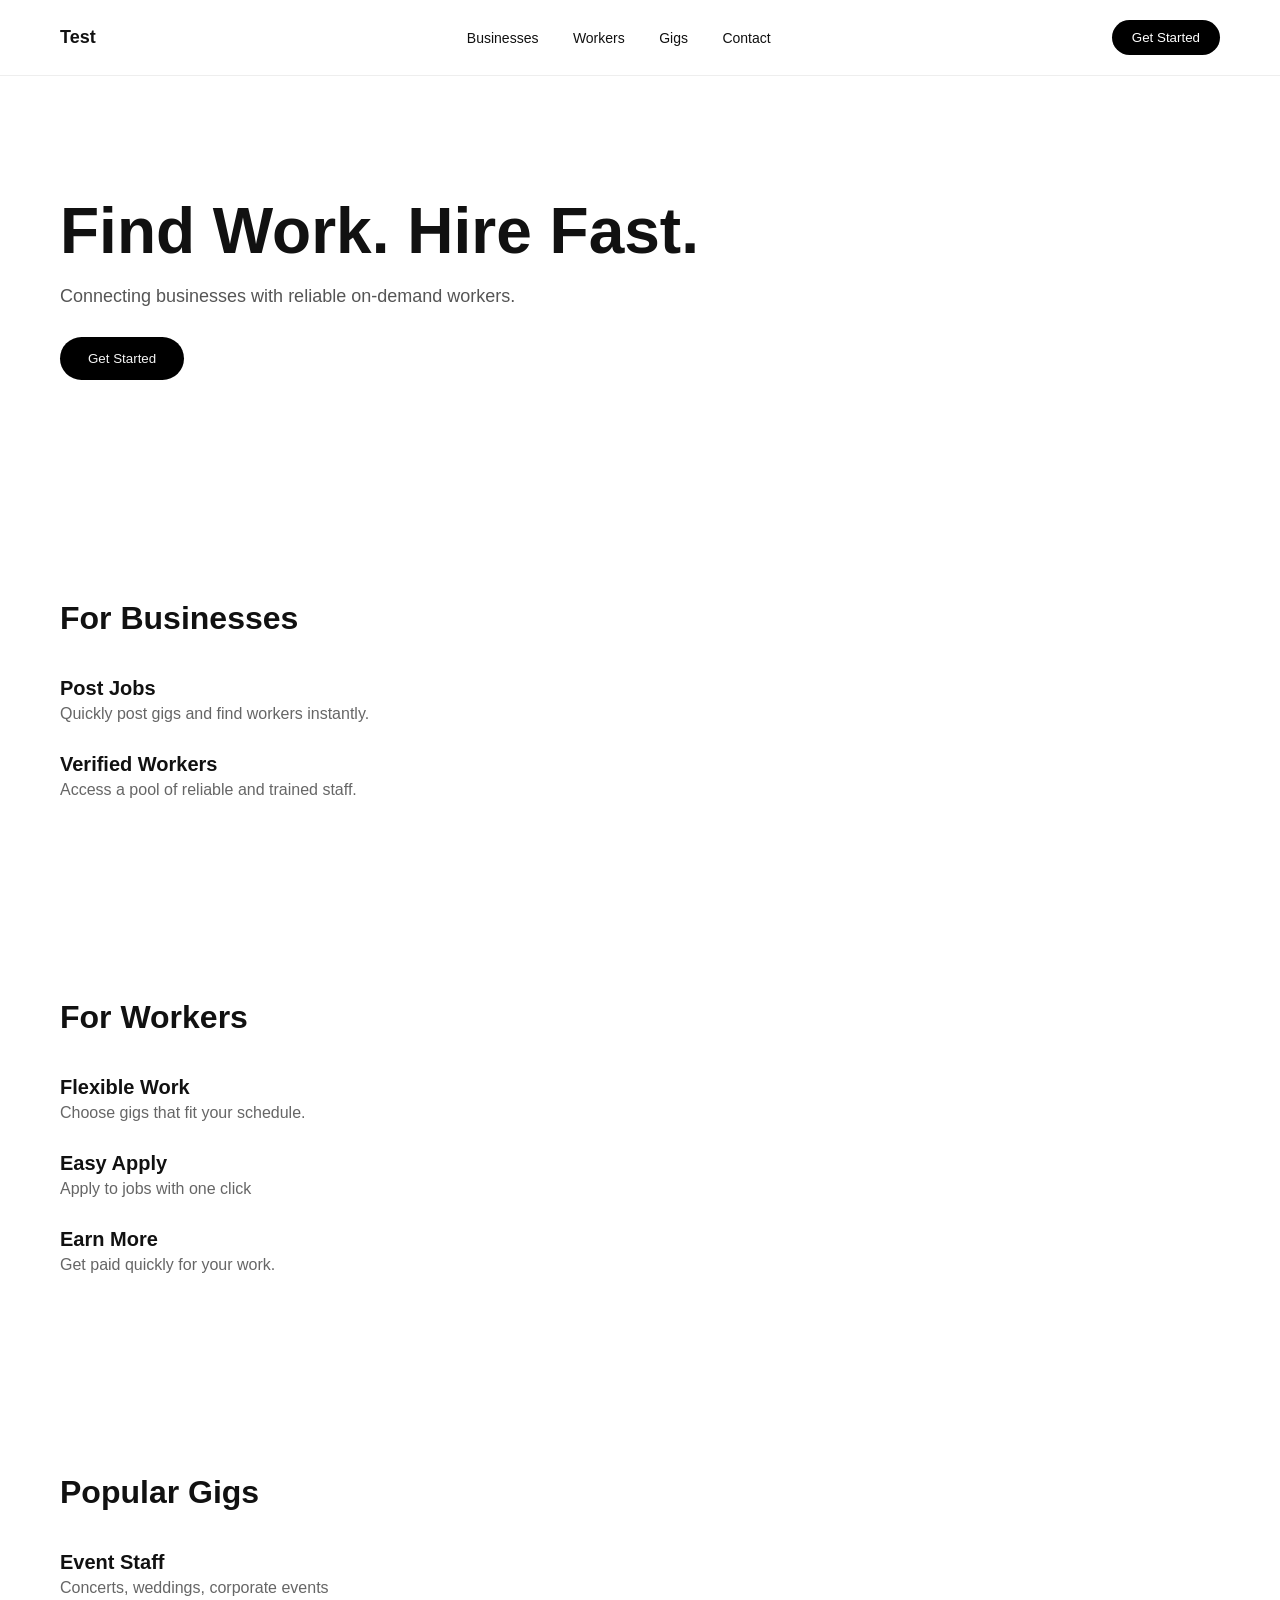
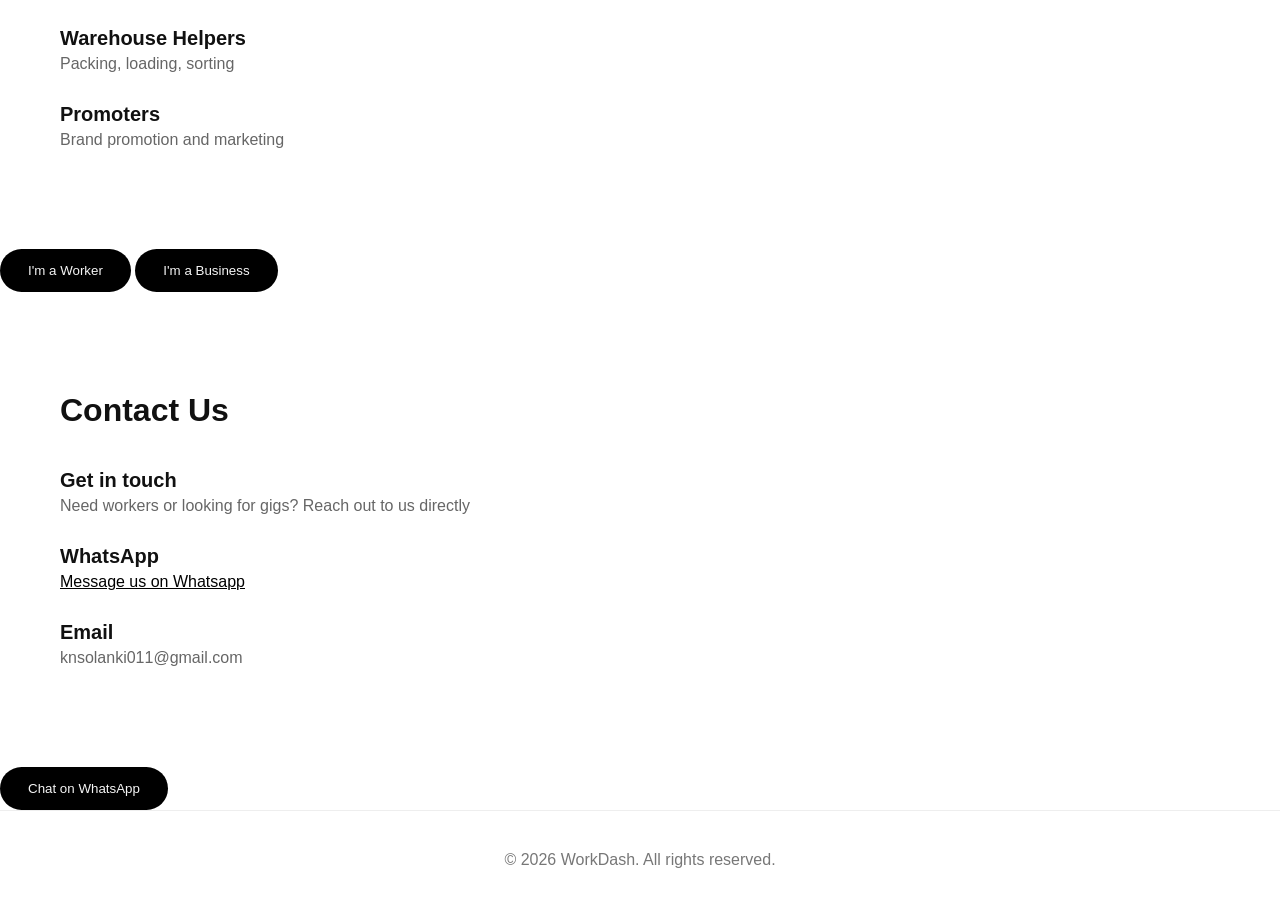
==== index.html @ 7d42301f "Update index.html" ====
<!DOCTYPE html>
<html lang="en">
    <head>
        <meta charset="UTF-8">
        <meta name="viewport" content="width=device-width, initial-scale=1.0">
        <title>WorkDash</title>
        <link rel="stylesheet" href="style.css">
    </head>
    <body>

        <header class="navbar">
            <div class="logo">Test</div>

            <!-- Hamburger -->
            <div class="menu-toggle" onclick="toggleMenu()">
                ☰
            </div>

            <nav id="nav-links">
                <a href="#business">Businesses</a>
                <a href="#workers">Workers</a>
                <a href="#gigs">Gigs</a>
                <a href="#contact">Contact</a>
            </nav>

            <button class="nav-btn">Get Started</button>
        </header>

        <section class="hero">
            <h2>Find Work. Hire Fast.</h2>
            <p>Connecting businesses with reliable on-demand workers.</p>
            <button class="btn" onclick="handleClick()">Get Started</button>
        </section>

        <section class="section" id="business">
            <h2>For Businesses</h2>
            <div class="list">
                <div class="item">
                    <h3>Post Jobs</h3>
                    <p>Quickly post gigs and find workers instantly.</p>
                </div>
                <div class="item">
                    <h3>Verified Workers</h3>
                    <p>Access a pool of reliable and trained staff.</p>
                </div>
            </div>
        </section>

        <section class="section" id="workers">
            <h2>For Workers</h2>
            <div class="list">
                <div class="item">
                    <h3>Flexible Work</h3>
                    <p>Choose gigs that fit your schedule.</p>
                </div>
                <div class="item">
                    <h3>Easy Apply</h3>
                    <p>Apply to jobs with one click</p>
                </div>
                <div class="item">
                    <h3>Earn More</h3>
                    <p>Get paid quickly for your work.</p>
                </div>
            </div>
        </section>

        <section class="section" id="gigs">
            <h2>Popular Gigs</h2>
            <div class="list">
                <div class="item">
                    <h3>Event Staff</h3>
                    <p>Concerts, weddings, corporate events</p>
                </div>
                <div class="item">
                    <h3>Warehouse Helpers</h3>
                    <p>Packing, loading, sorting</p>
                </div>
                <div class="item">
                    <h3>Promoters</h3>
                    <p>Brand promotion and marketing</p>
                </div>
            </div>
        </section>

        <button class="btn" onclick="openform()">I'm a Worker</button>
        
        <button class="btn" onclick="openform()">I'm a Business</button>

        <section class="section" id="contact">
            <h2>Contact Us</h2>

            <div class="list">
                <div class="item">
                    <h3>Get in touch</h3>
                    <p>Need workers or looking for gigs? Reach out to us directly</p>
                </div>

                <div class="item">
                    <h3>WhatsApp</h3>
                    <p>
                        <a href="https://wa.me/919076483170" target="_blank">
                            Message us on Whatsapp
                        </a>
                    </p>
                </div>

                <div class="item">
                    <h3>Email</h3>
                    <p>knsolanki011@gmail.com</p>
                </div>
            </div>
        </section>

        <button class="btn" onclick="openWhatsApp()">Chat on WhatsApp</button>

        <footer>
            <p>© 2026 WorkDash. All rights reserved.</p>
        </footer>

        <script src="script.js"></script>
    </body>
</html>
---- style.css ----
* { margin:0; padding:0; box-sizing: border-box; }

body {
    background-color: #ffffff;
    color: #111;
    font-family: -apple-system, BlinkMacSystemFont, sans-serif;
}

header {
    display: flex;
    justify-content: space-between;
    align-items: center;
    padding: 24px 60px;
    background: white;
    border-bottom: 1px solid #eee;
}

header h1 {
    font-size: 20px;
}

.logo {
    font-weight: 600;
    font-size: 18px;
}

.navbar {
    display: flex;
    justify-content: space-between;
    align-items: center;
    padding: 20px 60px;
    flex-direction: row;
    position: sticky;
    top: 0;
    background: white;
    border-bottom: 1px solid #eee;
    z-index: 1000;
}

nav a {
    margin-left: 30px;
    text-decoration: none;
    color: #111;
    font-size: 14px;
}

.nav-btn {
    padding: 10px 20px;
    background: black;
    color: white;
    border-radius: 999px;
    border: none;
    cursor: pointer;
}

.hero {
    padding: 120px 60px;
    max-width: 900px;
}

.hero h2 { 
    font-size: 64px; 
    margin-bottom: 20px; 
    font-weight: 600; 
    line-height: 1.1; 
}

.hero p { 
    color: #555;
    margin-bottom: 30px;
    font-size: 18px;
}

.btn {
    padding: 14px 28px;
    background: black;
    border:none;
    color: whitesmoke;
    cursor: pointer;
    border-radius: 999px;
}

.section {
    padding: 100px 60px; max-width: 1000px;
}

.section h2 {
    font-size: 32px;
    margin-bottom: 40px;
}

.list {
    display: flex;
    flex-direction: column;
    gap: 30px;
}

.item h3 {
    font-size: 20px;
    margin-bottom: 5px;
}

.item p {
    color: #666;
}

footer {
    padding: 40px;
    text-align: center;
    border-top: 1px solid #eee;
    color: #777;
}

html {
    scroll-behavior: smooth;
}

nav a:hover {
    opacity: 0.6;
}

a {
    color: black;
    text-decoration: underline;
}

a:hover {
    opacity:0.6;
}

/* Mobile responsive */
@media (max-width : 768px) {

    .menu-toggle {
        display: block;
    }

    .navbar {
        flex-direction: column;
        align-items: flex-start;
        padding: 15px 20px;
    }

    .nav {
        display: none;
        flex-direction: column;
        width: 100;
        margin-top: 10px;
    }

    .nav a {
        display: block;
        margin: 10px 0;
        padding: 10px 0;
    }

    .nav.active {
        display: flex;
    }

    .nav-btn {
        margin-top: 10px;
    }

    .hero {
        padding: 80px 20px;
        text-align: center;
    }

    .hero h2 {
        font-size: 36px;
    }

    .hero p {
        font-size: 16px;
    }

    .section {
        padding: 60px 20px;
    }

    .section h2 {
        font-size: 24px;
    }

    .item h3 {
        font-size: 18px;
    }

    .item p {
        font-size: 14px;
    }

    .btn {
        width: 30%;
        text-align: center;
    }
}

/* Hide hamburger on desktop */
.menu-toggle {
    display: none;
    font-size: 24px;
    cursor: pointer;
}
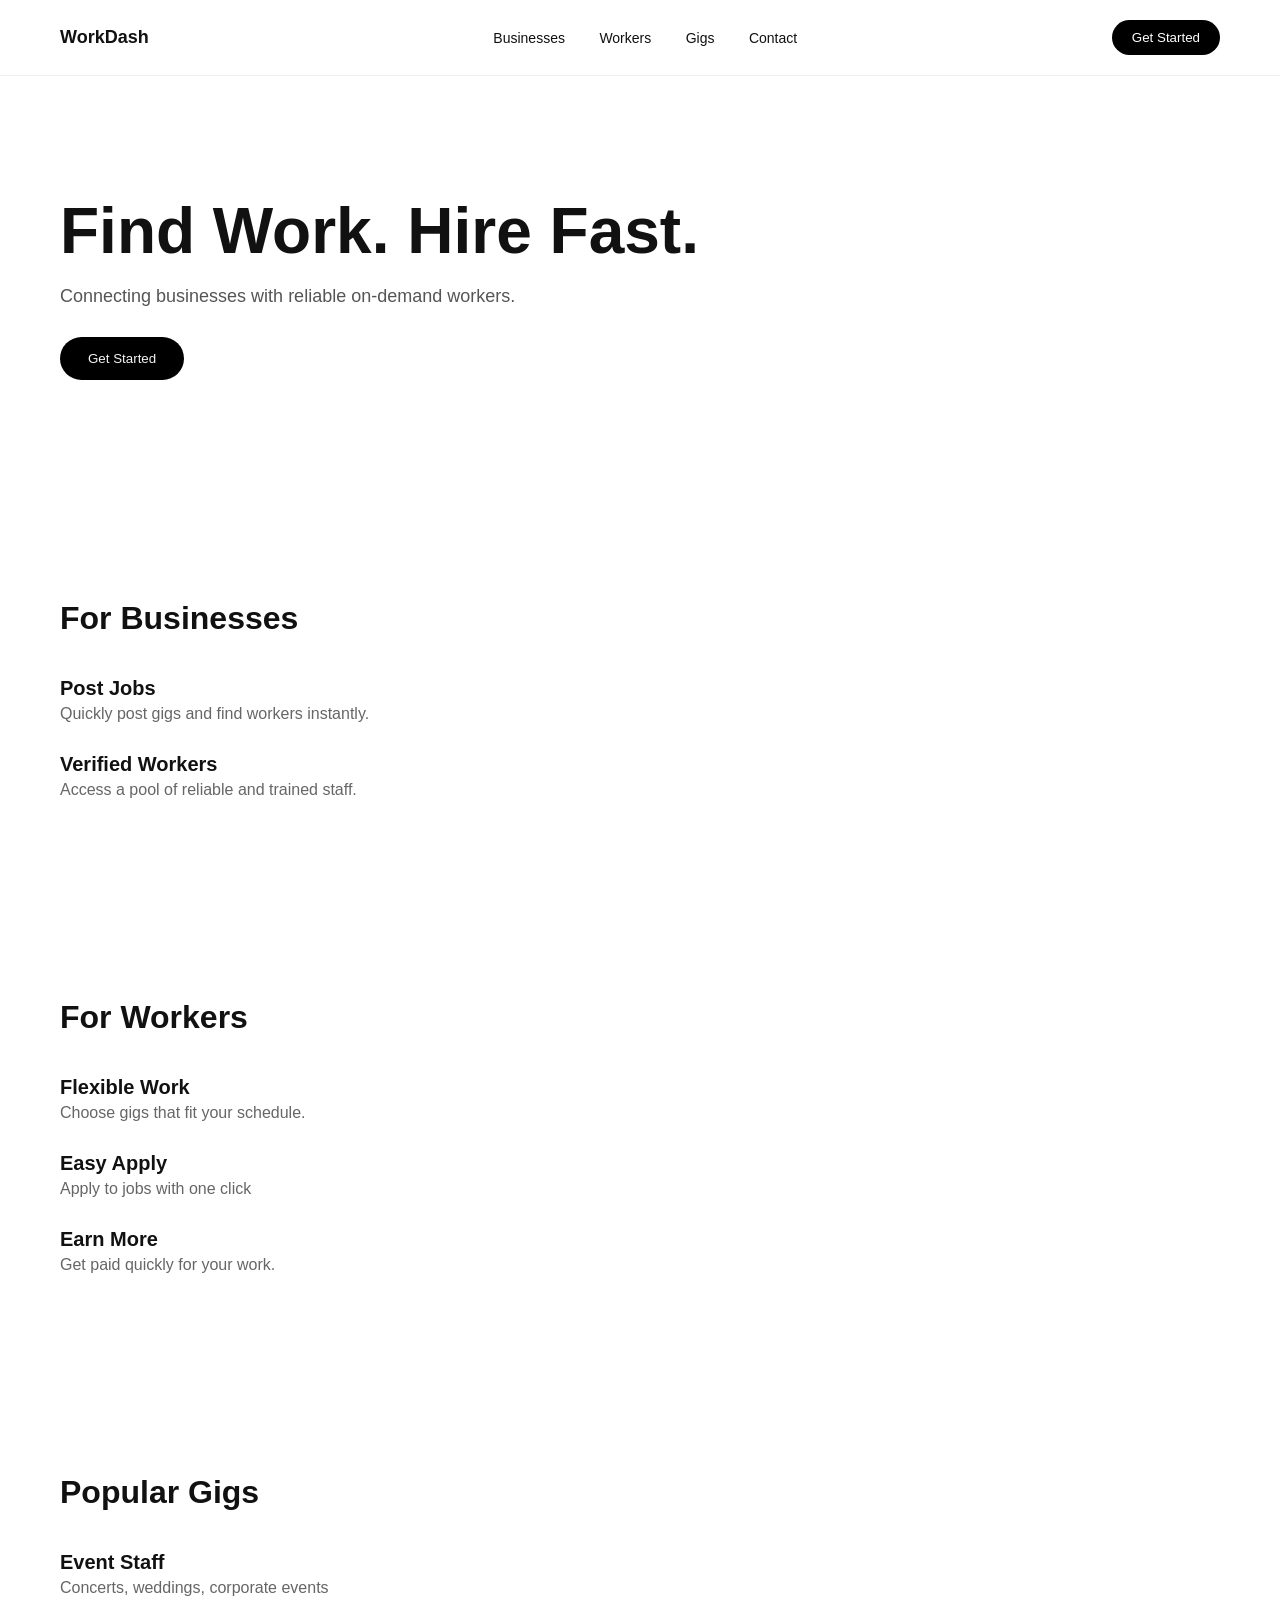
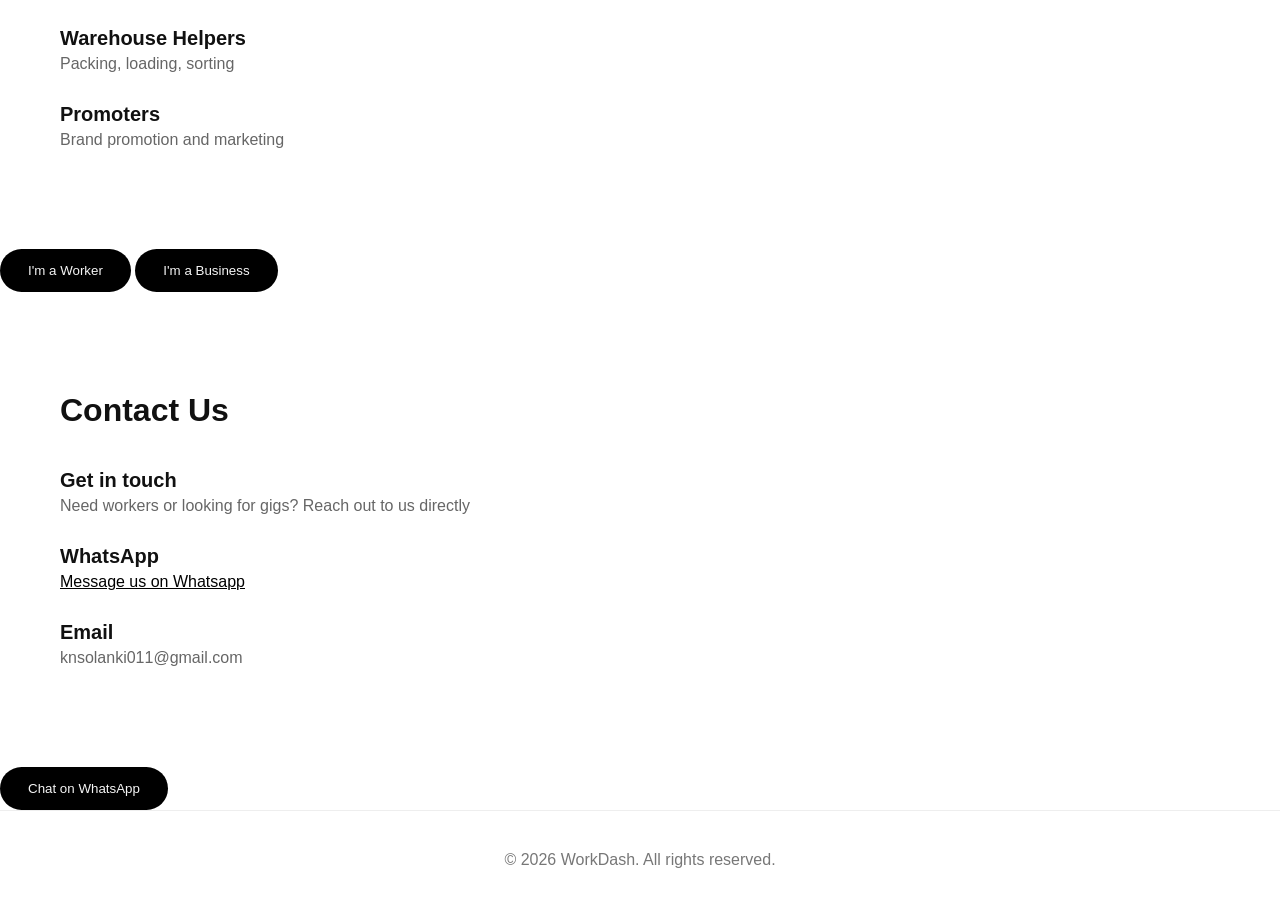
==== commit 9ee7ef1d: "Update index.html" ====
--- a/index.html
+++ b/index.html
@@ -9,7 +9,7 @@
     <body>
 
         <header class="navbar">
-            <div class="logo">Test</div>
+            <div class="logo">WorkDash</div>
 
             <!-- Hamburger -->
             <div class="menu-toggle" onclick="toggleMenu()">
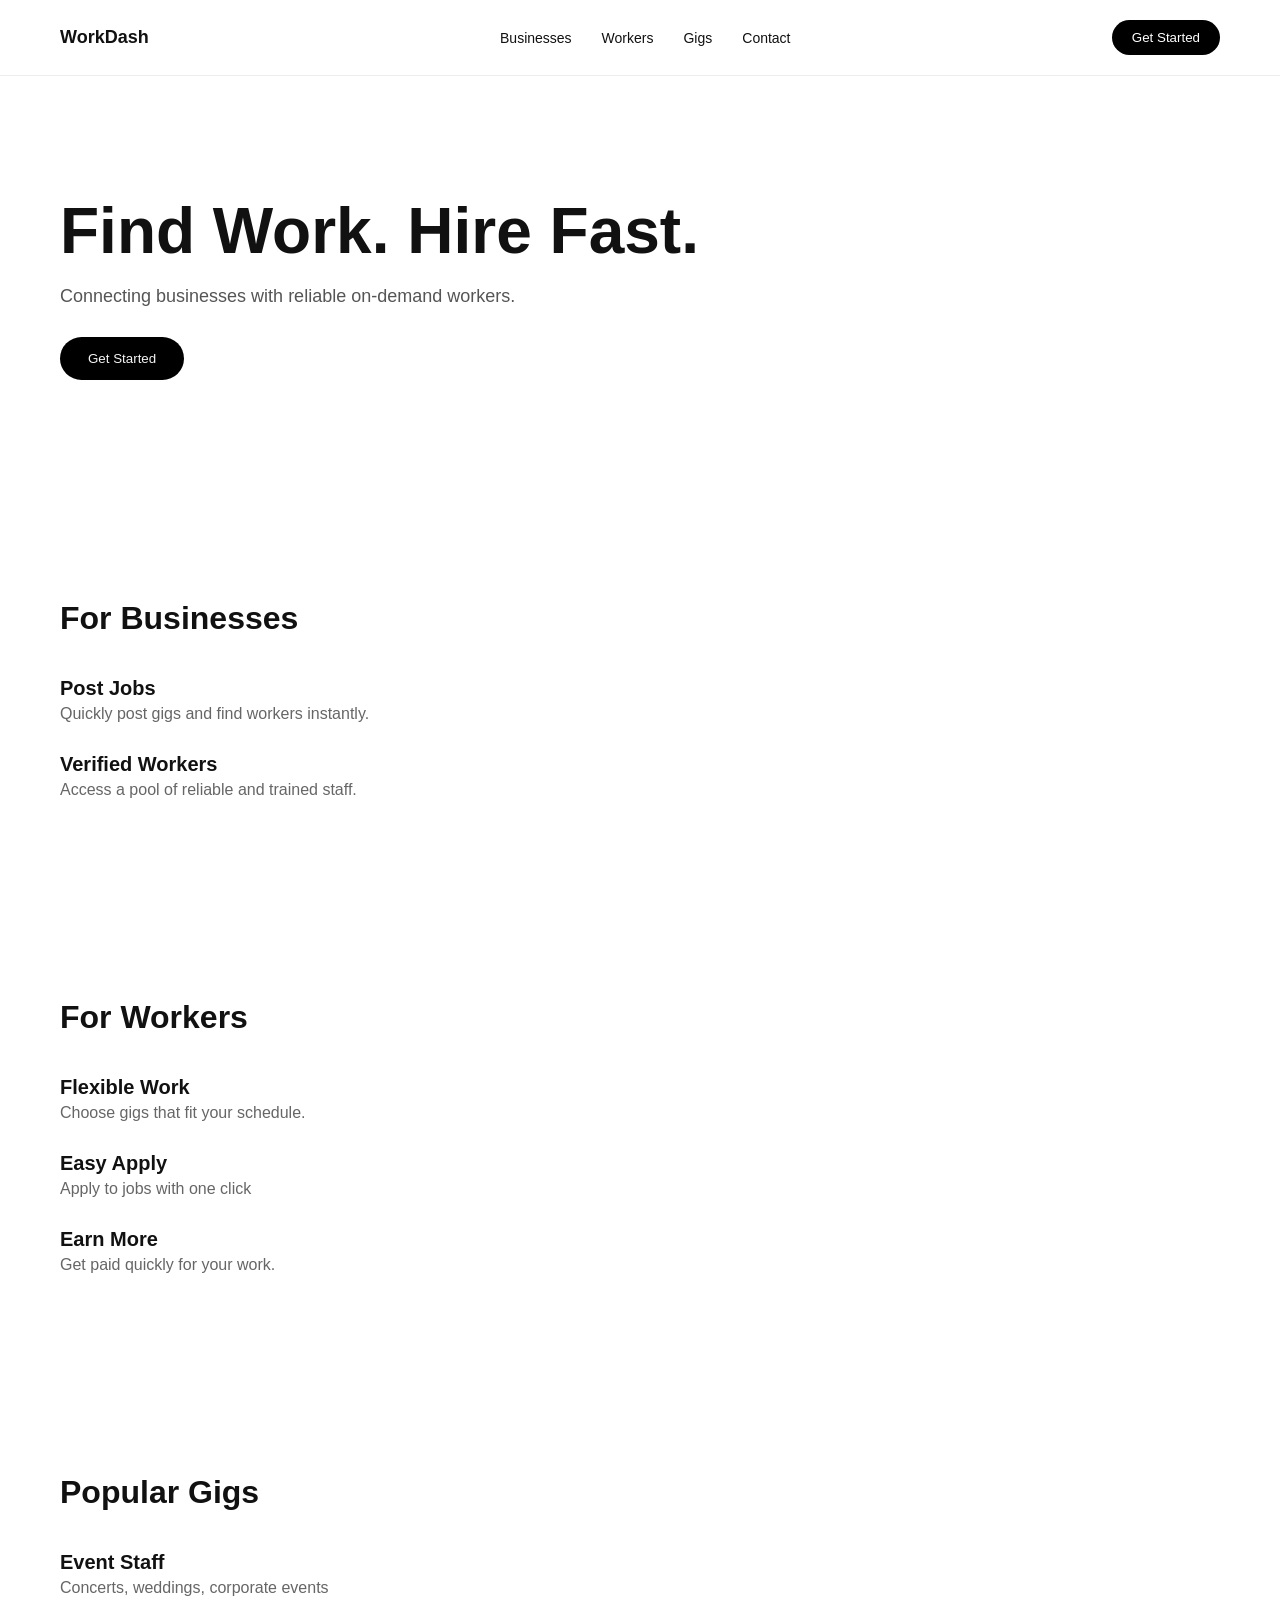
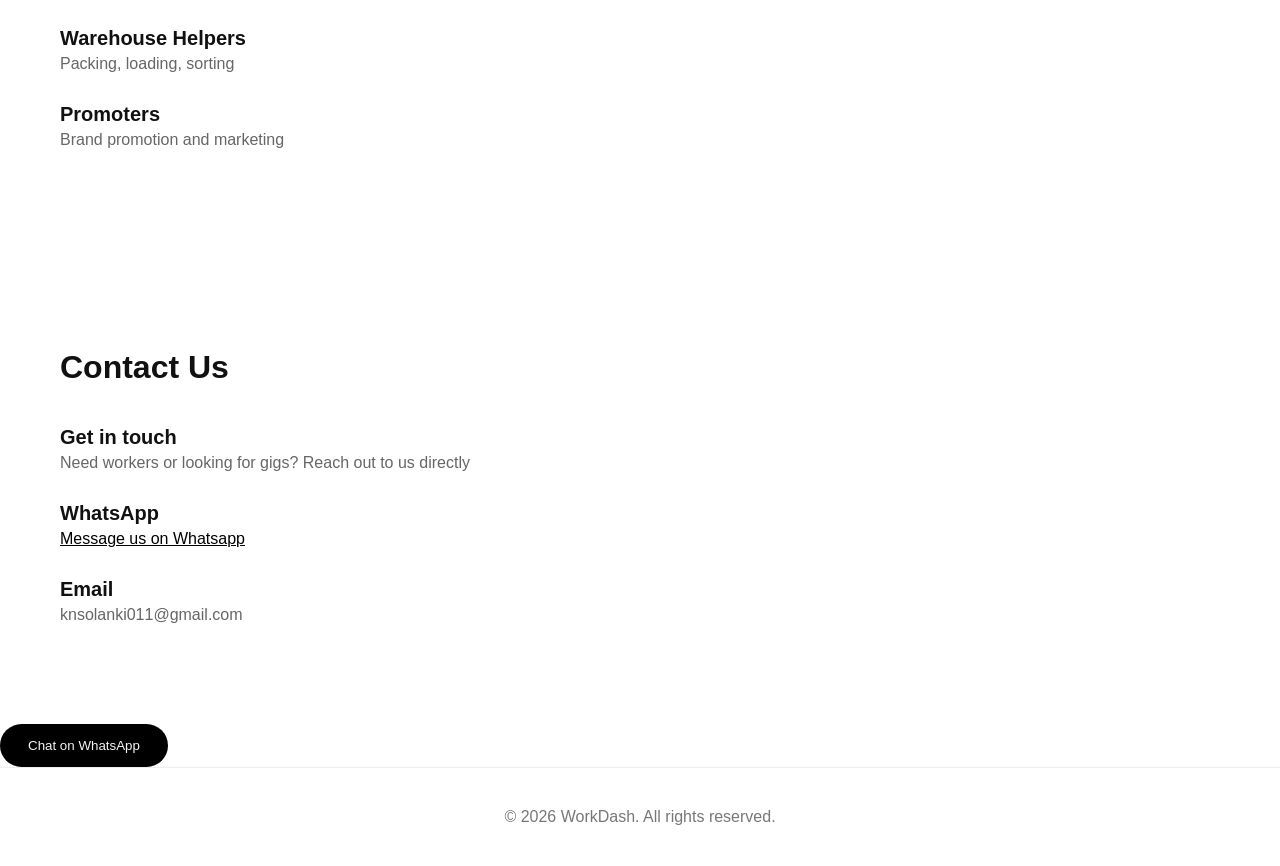
==== commit c55bd448: "Update index.html" ====
--- a/index.html
+++ b/index.html
@@ -12,9 +12,7 @@
             <div class="logo">WorkDash</div>
 
             <!-- Hamburger -->
-            <div class="menu-toggle" onclick="toggleMenu()">
-                ☰
-            </div>
+            <div class="menu-toggle" onclick="toggleMenu()">☰</div>
 
             <nav id="nav-links">
                 <a href="#business">Businesses</a>
@@ -81,11 +79,7 @@
                 </div>
             </div>
         </section>
-
-        <button class="btn" onclick="openform()">I'm a Worker</button>
         
-        <button class="btn" onclick="openform()">I'm a Business</button>
-
         <section class="section" id="contact">
             <h2>Contact Us</h2>
 
--- a/style.css
+++ b/style.css
@@ -6,15 +6,6 @@
     font-family: -apple-system, BlinkMacSystemFont, sans-serif;
 }
 
-header {
-    display: flex;
-    justify-content: space-between;
-    align-items: center;
-    padding: 24px 60px;
-    background: white;
-    border-bottom: 1px solid #eee;
-}
-
 header h1 {
     font-size: 20px;
 }
@@ -22,6 +13,13 @@
 .logo {
     font-weight: 600;
     font-size: 18px;
+}
+
+/* Hide hamburger on desktop */
+.menu-toggle {
+    display: none;
+    font-size: 24px;
+    cursor: pointer;
 }
 
 .navbar {
@@ -37,6 +35,11 @@
     z-index: 1000;
 }
 
+nav {
+    display: flex;
+    align-items: center;
+}
+
 nav a {
     margin-left: 30px;
     text-decoration: none;
@@ -133,32 +136,47 @@
 
     .menu-toggle {
         display: block;
+        font-size: 24px;
+        cursor: pointer;
+        align-self: flex-end;
     }
 
     .navbar {
-        flex-direction: column;
-        align-items: flex-start;
+        display: flex;
+        flex-direction: row;
+        justify-content: space-between;
+        align-items: center;
         padding: 15px 20px;
-    }
-
-    .nav {
+        position: relative;
+    }
+
+    nav {
+        position: absolute;
+        top: 100%;
+        left: 0;
+        width: 100%;
+        background: white;
         display: none;
         flex-direction: column;
-        width: 100;
+        padding: 10px 20px;
+        border-bottom: 1px solid #eee;
         margin-top: 10px;
-    }
-
-    .nav a {
-        display: block;
+        box-shadow: 0 10px 20px rgba(0,0,0,0.05);
+    }
+
+    nav a {
+        display: flex;
+        text-align: left;
         margin: 10px 0;
         padding: 10px 0;
     }
 
-    .nav.active {
+    nav.active {
         display: flex;
     }
 
     .nav-btn {
+        display: none;
         margin-top: 10px;
     }
 
@@ -192,14 +210,7 @@
     }
 
     .btn {
-        width: 30%;
+        width: 100%;
         text-align: center;
     }
 }
-
-/* Hide hamburger on desktop */
-.menu-toggle {
-    display: none;
-    font-size: 24px;
-    cursor: pointer;
-}
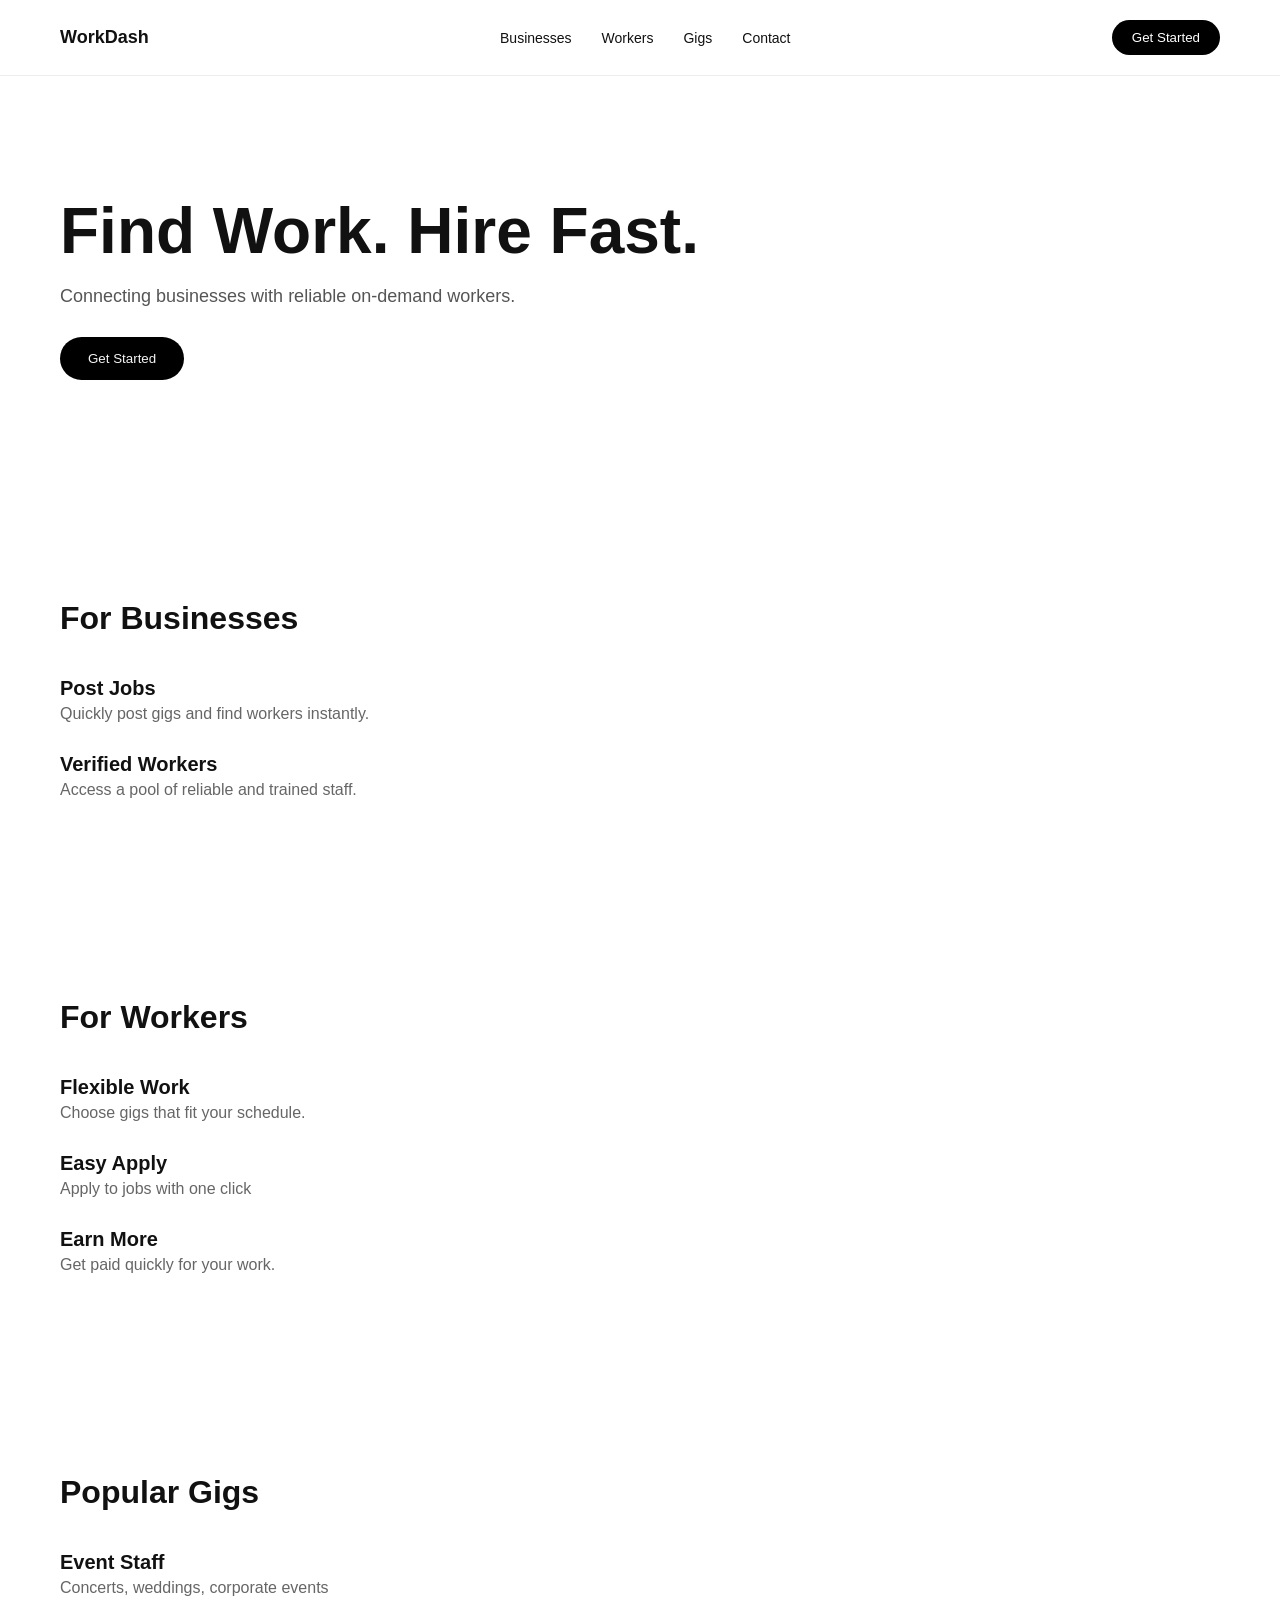
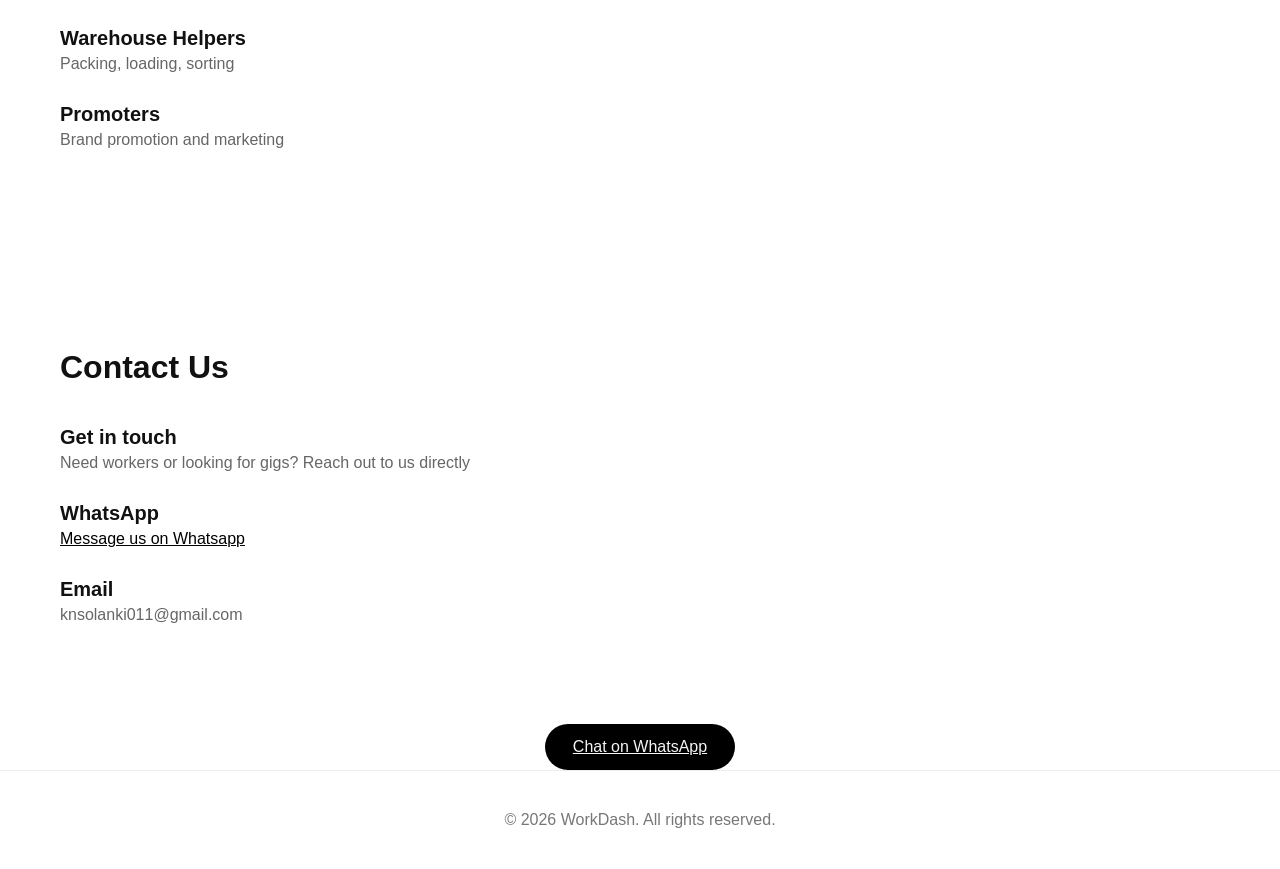
==== commit 132cb8bf: "Update index.html" ====
--- a/index.html
+++ b/index.html
@@ -105,7 +105,9 @@
             </div>
         </section>
 
-        <button class="btn" onclick="openWhatsApp()">Chat on WhatsApp</button>
+        <div class="whatsapp-container">
+            <a href="https://wa.me/919076483170" class="btn">Chat on WhatsApp</a>
+        </div>
 
         <footer>
             <p>© 2026 WorkDash. All rights reserved.</p>
--- a/style.css
+++ b/style.css
@@ -129,6 +129,11 @@
 
 a:hover {
     opacity:0.6;
+}
+
+.whatsapp-container {
+    display: flex;
+    justify-content: center;
 }
 
 /* Mobile responsive */
@@ -210,7 +215,19 @@
     }
 
     .btn {
-        width: 100%;
+        width: 60%;
+        margin-bottom: 15px;
         text-align: center;
     }
-}
+
+    .whatsapp-container {
+        display: flex;
+        justify-content: center;
+        padding: 0 20px;
+    }
+
+    .whatsapp-container .btn {
+        width: 60%;
+        text-align: center;
+    }
+}
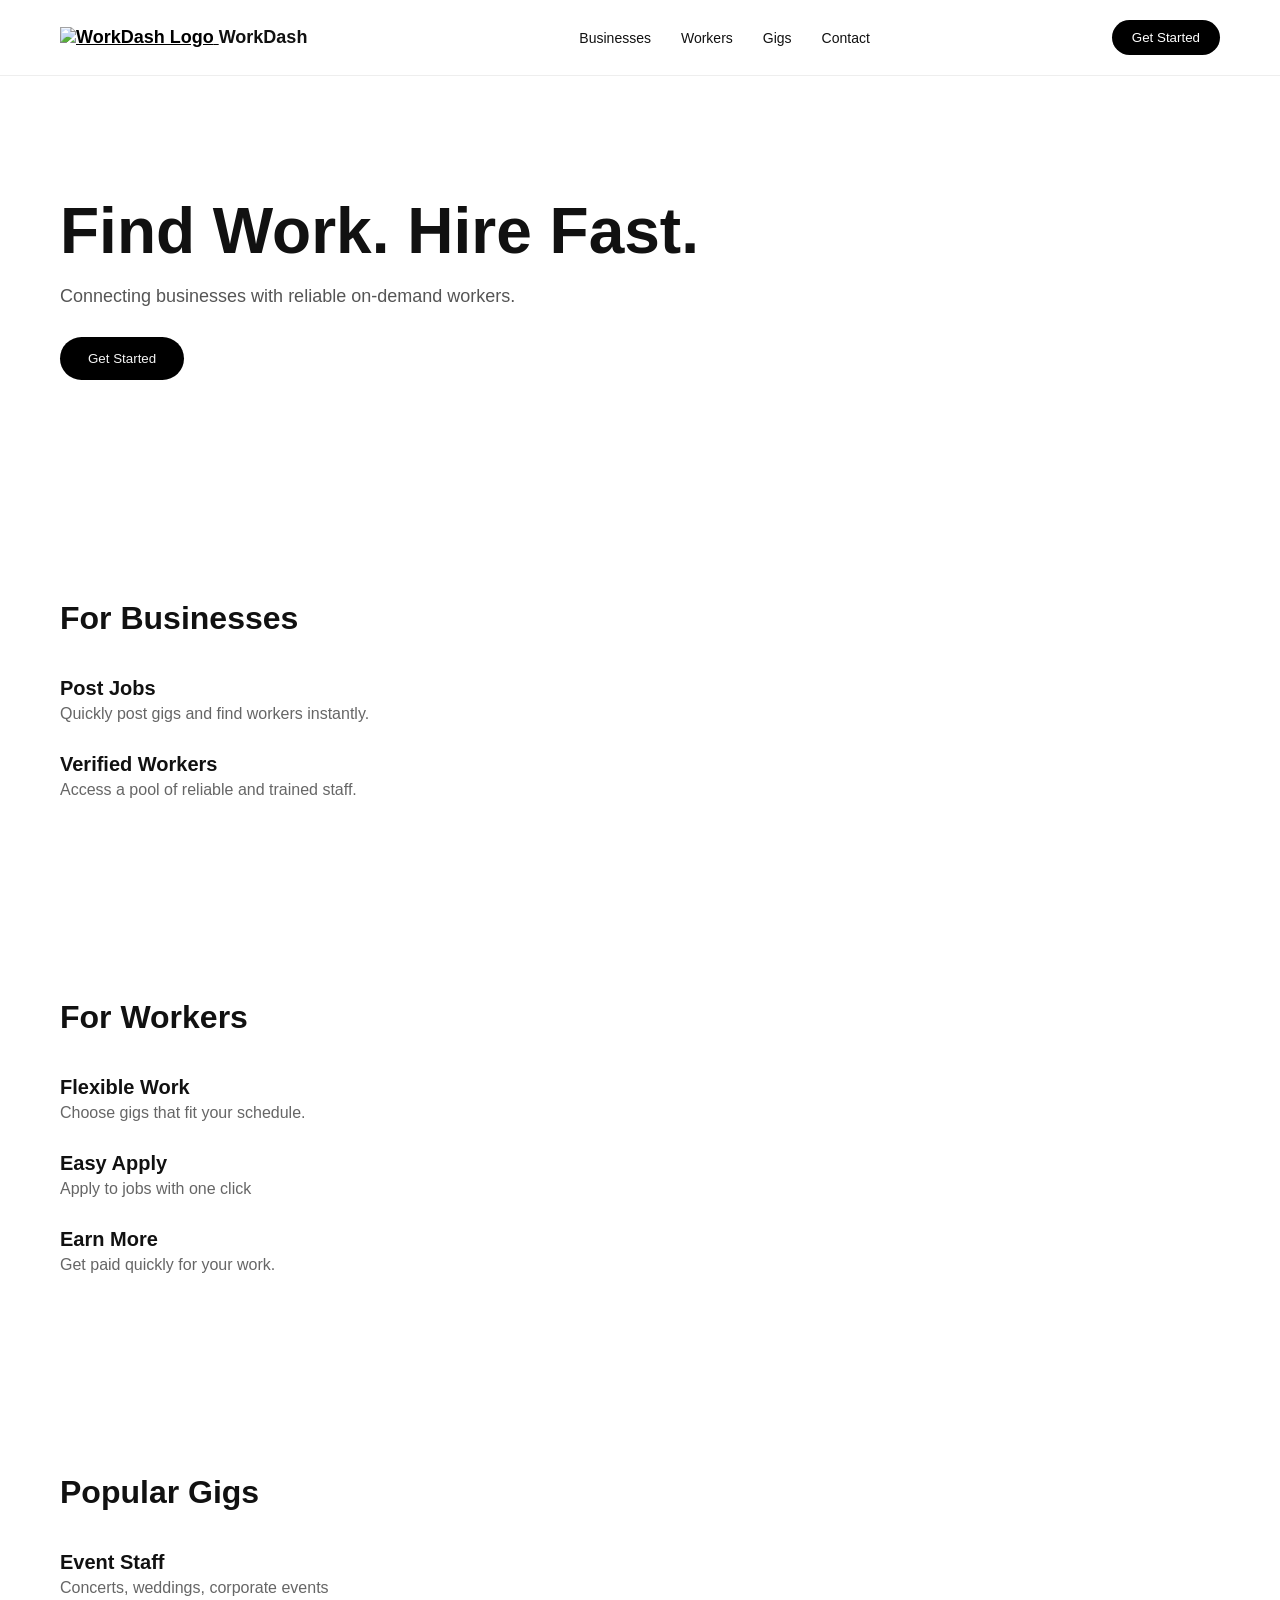
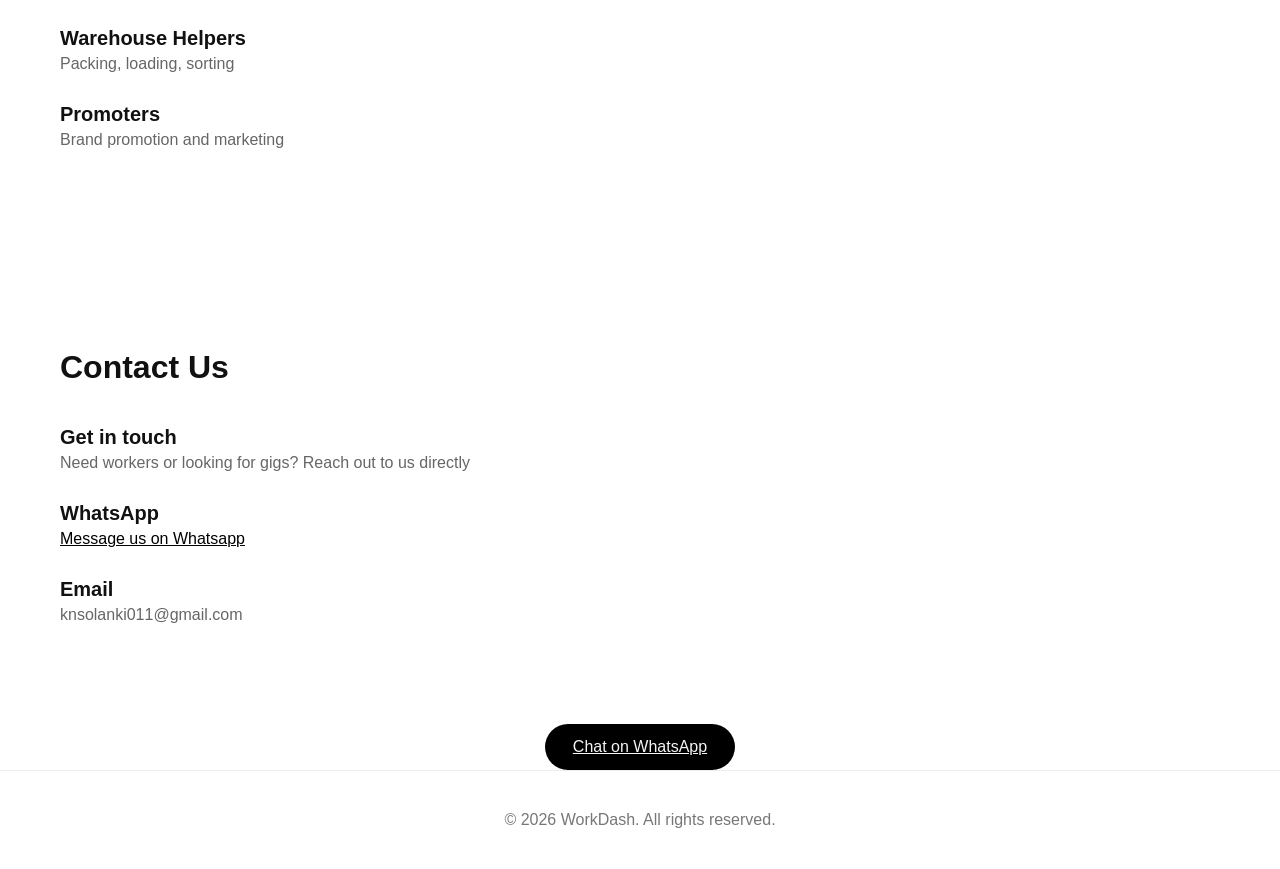
==== commit 7e0b7d0b: "Update index.html" ====
--- a/index.html
+++ b/index.html
@@ -9,7 +9,12 @@
     <body>
 
         <header class="navbar">
-            <div class="logo">WorkDash</div>
+            <div class="logo">
+                <a href="#">
+                    <img src="logo.png" alt="WorkDash Logo" class="logo-img">
+                </a>
+                <span>WorkDash</span>
+            </div>
 
             <!-- Hamburger -->
             <div class="menu-toggle" onclick="toggleMenu()">☰</div>
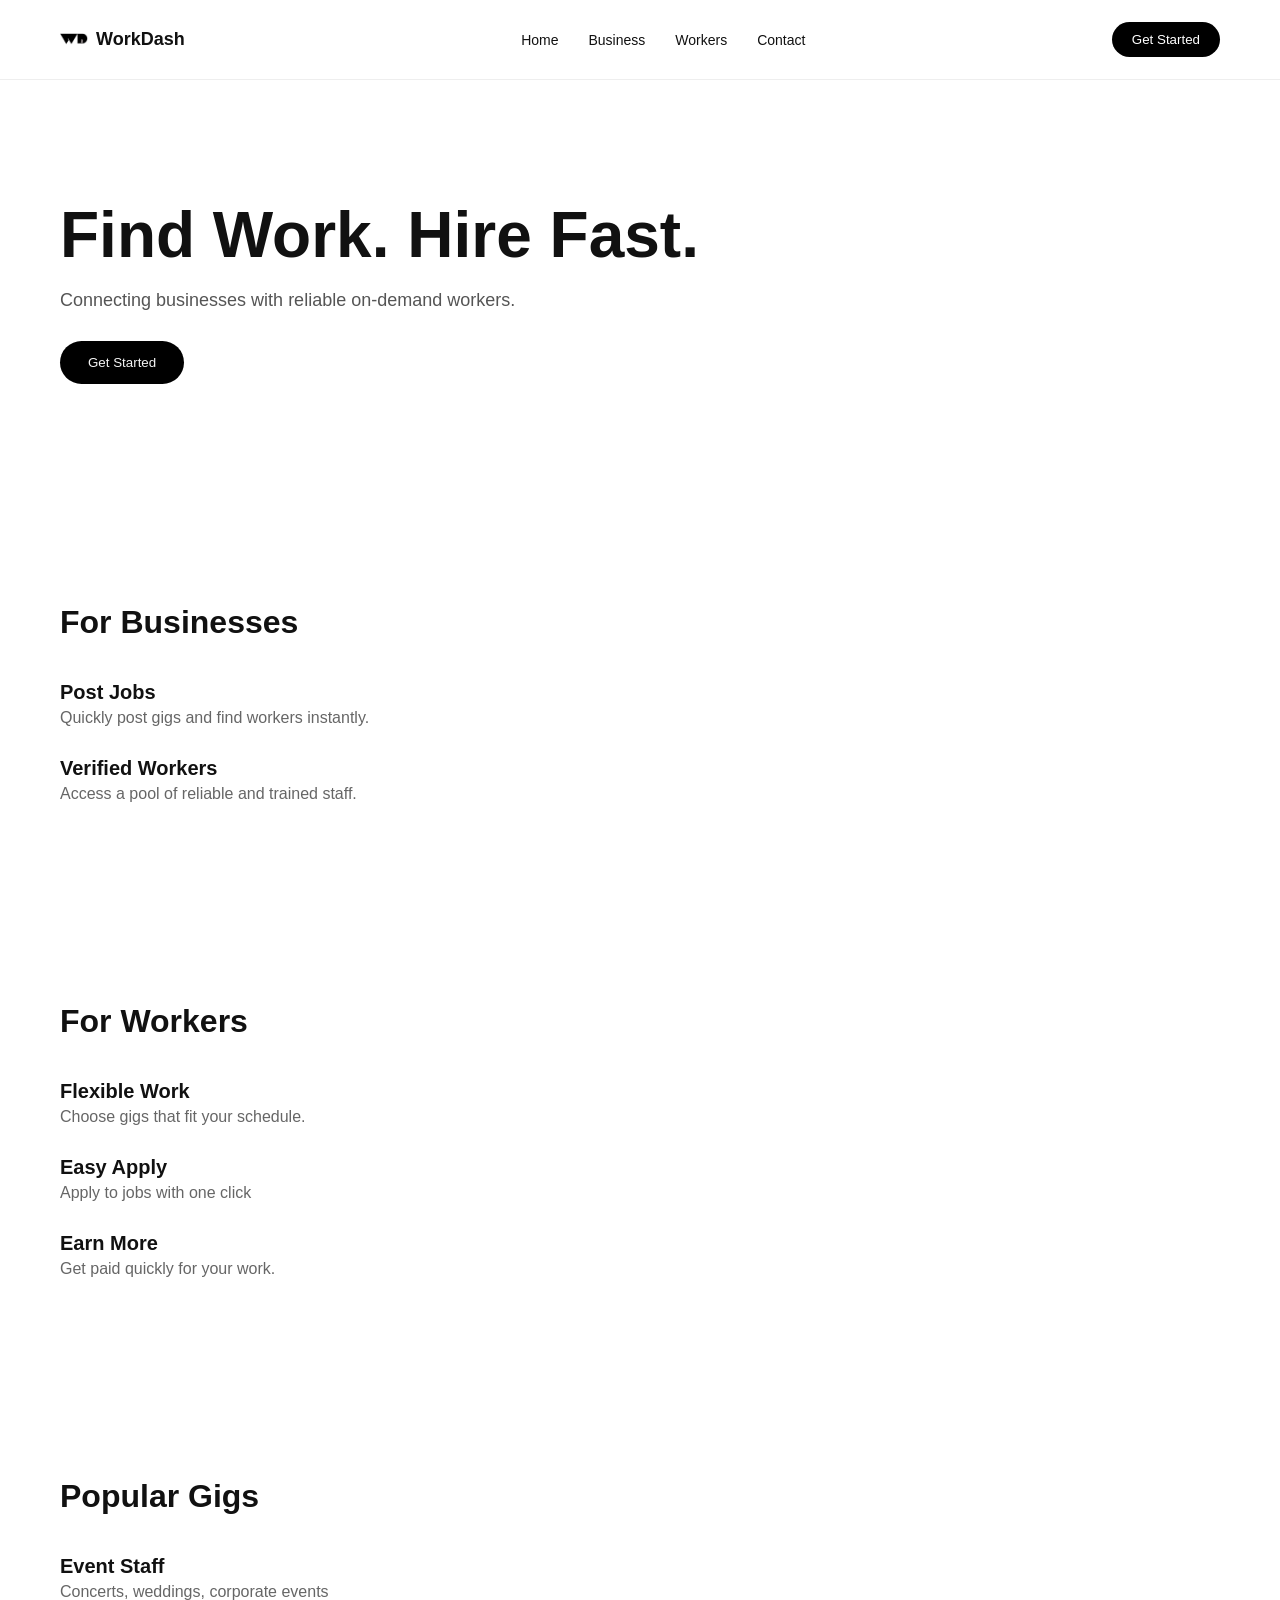
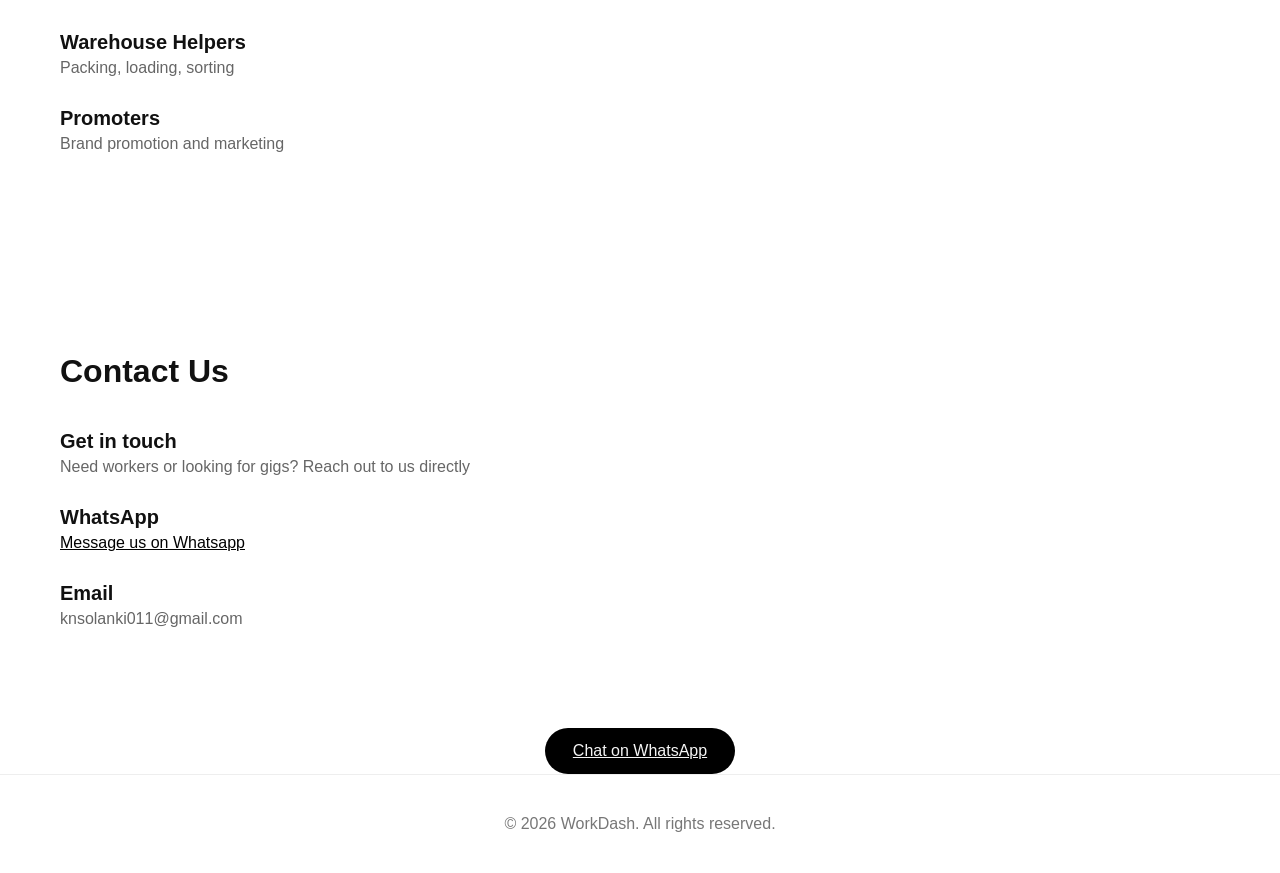
==== commit b36ace17: "Update index.html" ====
--- a/index.html
+++ b/index.html
@@ -11,7 +11,7 @@
         <header class="navbar">
             <div class="logo">
                 <a href="#">
-                    <img src="logo.png" alt="WorkDash Logo" class="logo-img">
+                   <img src="logo.png" alt="Workdash Logo" class="logo-img">
                 </a>
                 <span>WorkDash</span>
             </div>
@@ -20,10 +20,10 @@
             <div class="menu-toggle" onclick="toggleMenu()">☰</div>
 
             <nav id="nav-links">
-                <a href="#business">Businesses</a>
-                <a href="#workers">Workers</a>
-                <a href="#gigs">Gigs</a>
-                <a href="#contact">Contact</a>
+                <a href="index.html">Home</a>
+                <a href="business.html">Business</a>
+                <a href="workers.html">Workers</a>
+                <a href="contact.html">Contact</a>
             </nav>
 
             <button class="nav-btn">Get Started</button>
@@ -84,7 +84,7 @@
                 </div>
             </div>
         </section>
-        
+
         <section class="section" id="contact">
             <h2>Contact Us</h2>
 
--- a/style.css
+++ b/style.css
@@ -11,8 +11,17 @@
 }
 
 .logo {
+    display: flex;
+    align-items: center;
     font-weight: 600;
     font-size: 18px;
+}
+
+.logo-img {
+    width: 28px;
+    height: auto;
+    margin-right: 8px;
+    margin-top: 6px;
 }
 
 /* Hide hamburger on desktop */
@@ -144,6 +153,14 @@
         font-size: 24px;
         cursor: pointer;
         align-self: flex-end;
+        margin-bottom: 5px;
+        margin-left: auto;
+    }
+
+    .logo {
+        position: absolute;
+        left: 50%;
+        transform: translateX(-50%);
     }
 
     .navbar {
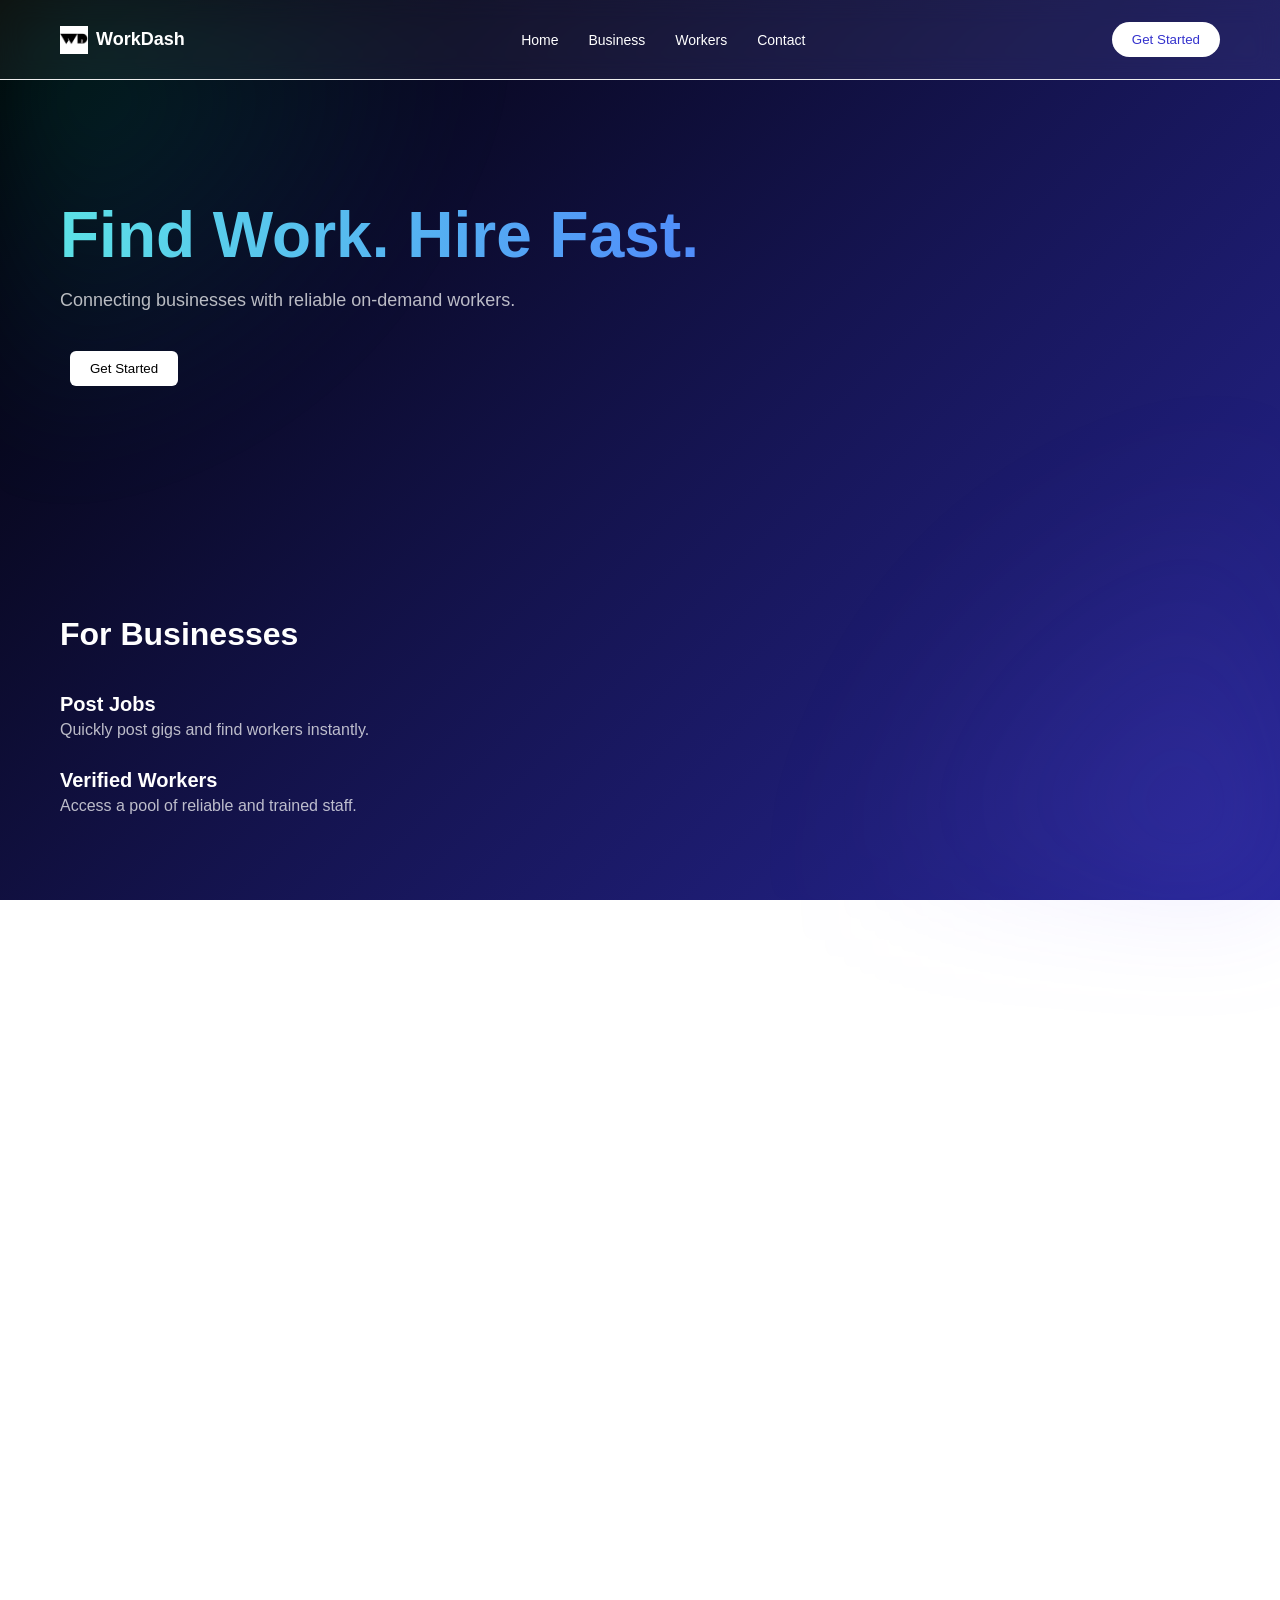
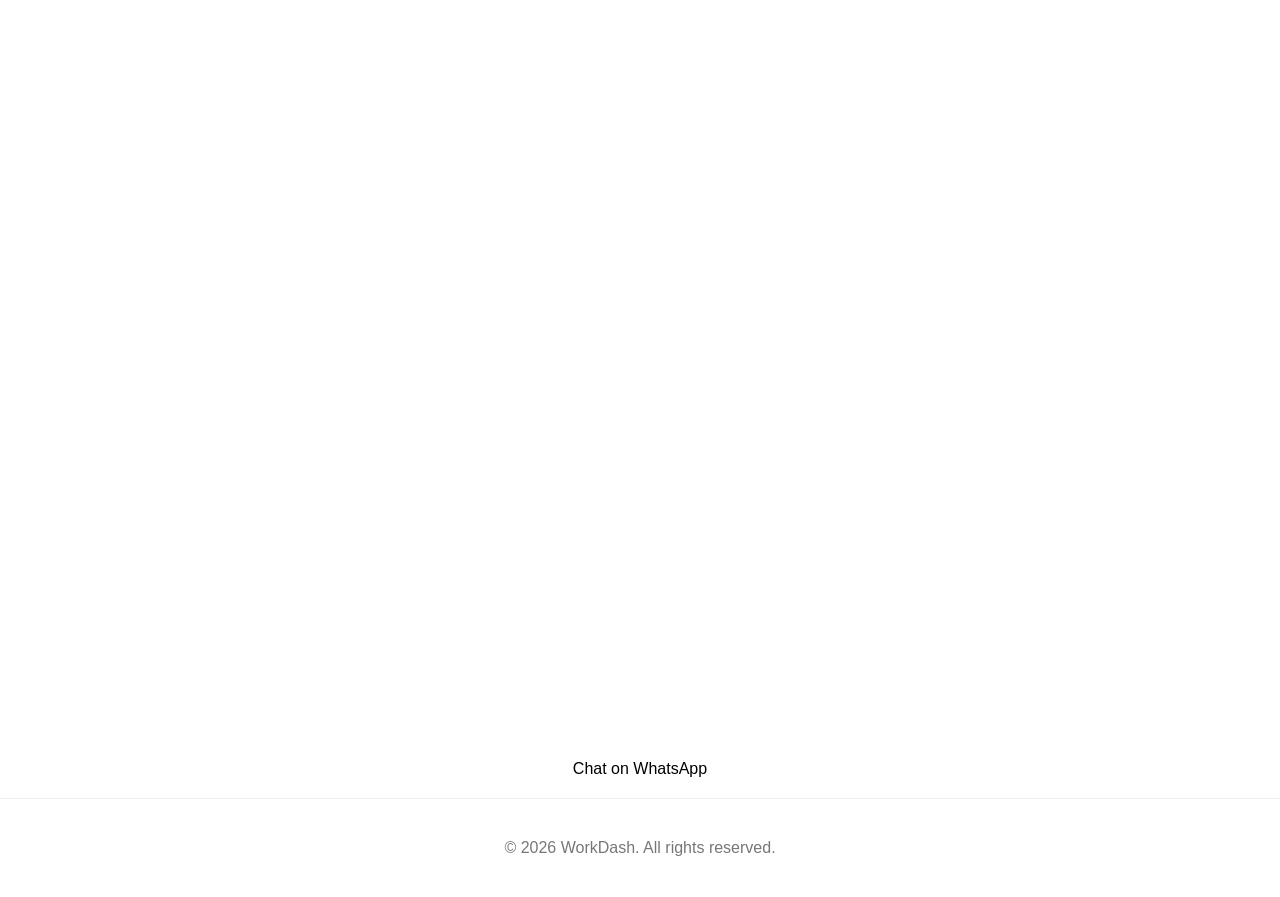
==== commit d3974f95: "Update index.html" ====
--- a/index.html
+++ b/index.html
@@ -30,7 +30,7 @@
         </header>
 
         <section class="hero">
-            <h2>Find Work. Hire Fast.</h2>
+            <h2 class="gradient-text">Find Work. Hire Fast.</h2>
             <p>Connecting businesses with reliable on-demand workers.</p>
             <button class="btn" onclick="handleClick()">Get Started</button>
         </section>
--- a/style.css
+++ b/style.css
@@ -1,9 +1,60 @@
 * { margin:0; padding:0; box-sizing: border-box; }
 
 body {
-    background-color: #ffffff;
-    color: #111;
     font-family: -apple-system, BlinkMacSystemFont, sans-serif;
+    margin: 0;
+    min-height: 100vh;
+    color: white;
+
+    background: linear-gradient(
+        -45deg,
+        #000000,
+        #111827,
+        #3533cd,
+        #000000
+    );
+
+    background-size: 400% 400%;
+
+    animation: gradientMove 15s ease infinite;
+
+    background-attachment: fixed;
+}
+
+@keyframes gradientMove {
+  0% {
+    background-position: 0% 50%;
+  }
+
+  50% {
+    background-position: 100% 50%;
+  }
+
+  100% {
+    background-position: 0% 50%;
+  }
+}
+
+body::before {
+  content: "";
+  position: fixed;
+  inset: 0;
+
+  background:
+    radial-gradient(circle at top left, rgba(0,255,200,0.15), transparent 30%),
+    radial-gradient(circle at bottom right, rgba(120,100,255,0.15), transparent 30%);
+
+  filter: blur(60px);
+
+  z-index: -1;
+}
+
+.gradient-text {
+  background: linear-gradient(90deg, #5ce1e6, #4d79ff);
+  background-clip: text;
+  -webkit-background-clip: text;
+  color: transparent;
+  -webkit-text-fill-color: transparent;
 }
 
 header h1 {
@@ -39,9 +90,19 @@
     flex-direction: row;
     position: sticky;
     top: 0;
-    background: white;
+    background: rgba(255,255,255,0.05);
+    backdrop-filter: blur(12px);
     border-bottom: 1px solid #eee;
     z-index: 1000;
+}
+
+.nav-left {
+    width: 120px;
+}
+
+.nav-right {
+    display: flex;
+    align-items: center;
 }
 
 nav {
@@ -52,14 +113,14 @@
 nav a {
     margin-left: 30px;
     text-decoration: none;
-    color: #111;
+    color: white;
     font-size: 14px;
 }
 
 .nav-btn {
     padding: 10px 20px;
-    background: black;
-    color: white;
+    background: white;
+    color: #3533cd;
     border-radius: 999px;
     border: none;
     cursor: pointer;
@@ -78,16 +139,16 @@
 }
 
 .hero p { 
-    color: #555;
+    color: rgba(255,255,255,0.72);
     margin-bottom: 30px;
     font-size: 18px;
 }
 
 .btn {
     padding: 14px 28px;
-    background: black;
+    background:white;
     border:none;
-    color: whitesmoke;
+    color: white;
     cursor: pointer;
     border-radius: 999px;
 }
@@ -113,7 +174,7 @@
 }
 
 .item p {
-    color: #666;
+    color: rgba(255,255,255,0.72);
 }
 
 footer {
@@ -132,7 +193,7 @@
 }
 
 a {
-    color: black;
+    color: rgba(255,255,255,0.72);
     text-decoration: underline;
 }
 
@@ -155,12 +216,15 @@
         align-self: flex-end;
         margin-bottom: 5px;
         margin-left: auto;
+        position: relative;
+        z-index: 900;
     }
 
     .logo {
         position: absolute;
         left: 50%;
         transform: translateX(-50%);
+        z-index: 900;
     }
 
     .navbar {
@@ -177,7 +241,8 @@
         top: 100%;
         left: 0;
         width: 100%;
-        background: white;
+        background: rgba(255,255,255,0.05);
+        backdrop-filter: blur(12px);
         display: none;
         flex-direction: column;
         padding: 10px 20px;
@@ -248,3 +313,85 @@
         text-align: center;
     }
 }
+
+.business-section {
+    padding: 100px 20px 40px;
+    text-align: center;
+}
+
+.subtitle {
+    color: rgba(255,255,255,0.72);;
+    margin-bottom: 30px;
+}
+
+/* Services */
+.services {
+    display: flex;
+    gap: 20px;
+    justify-content: center;
+    flex-wrap: wrap;
+}
+
+.service-card {
+    width: 250px;
+    background: #3533cd;
+    padding: 15px;
+    border-radius: 10px;
+}
+
+/* Portfolio */
+.portfolio-title {
+    margin-top: 50px;
+}
+
+.portfolio-container {
+    display: flex;
+    gap: 20px;
+    justify-content: center;
+    flex-wrap: wrap;
+}
+
+.portfolio-card {
+    width: 260px;
+    background: #3533cd;
+    border-radius: 10px;
+    padding: 10px;
+}
+
+.portfolio-card img {
+    width: 100%;
+    border-radius: 8px;
+}
+
+/* CTA */
+.cta {
+    margin-top: 50px;
+}
+
+.btn {
+    display: inline-block;
+    margin: 10px;
+    padding: 10px 20px;
+    background: white;
+    color: black;
+    text-decoration: none;
+    border-radius: 6px;
+}
+
+.btn.secondary {
+    background: #555;
+}
+
+.contact-section {
+    max-width: 1000px;
+    margin: auto;
+
+    display: flex;
+    flex-direction: column;
+    align-items: center;
+    justify-content: center;
+
+    text-align: center;
+
+    padding: 100px 20px;    
+}
